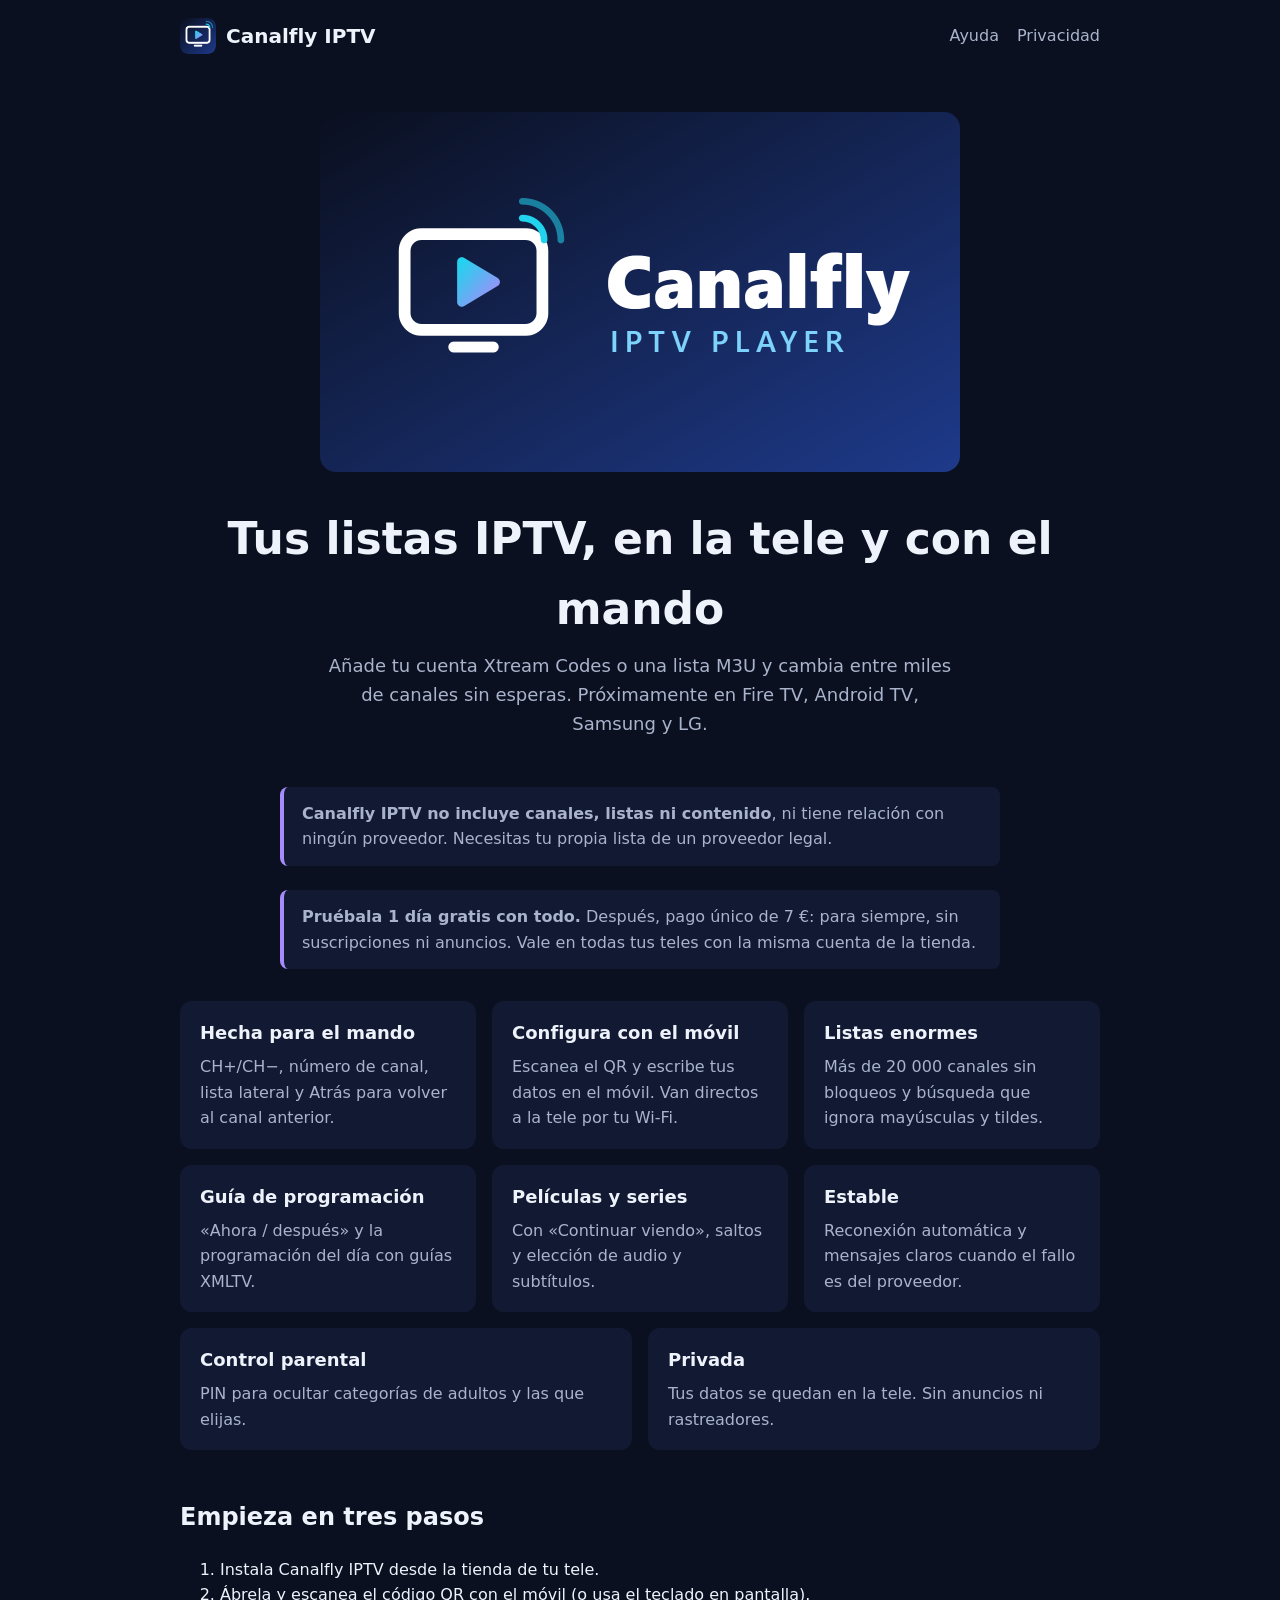
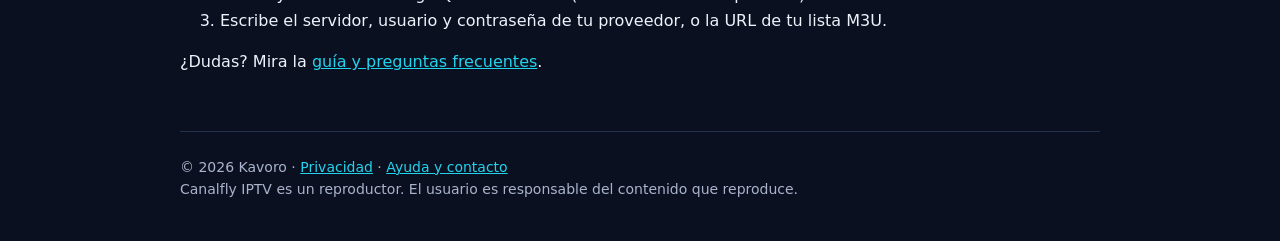
==== index.html @ 2a7107e9 "Web de Canalfly IPTV: inicio, ayuda, privacidad y lista de demostración Co-Authored-By: Claude Opus " ====
<!doctype html>
<html lang="es">
<head>
  <meta charset="utf-8">
  <meta name="viewport" content="width=device-width, initial-scale=1">
  <title>Canalfly IPTV · Reproductor IPTV para la tele</title>
  <meta name="description" content="Canalfly IPTV: reproductor para ver en la tele tus listas Xtream Codes o M3U. Rápido, pensado para el mando y sin contenido incluido.">
  <link rel="icon" href="img/icon.png">
  <link rel="stylesheet" href="style.css">
</head>
<body>
  <div class="wrap">
    <header>
      <a class="brand" href="index.html"><img src="img/icon.png" alt=""><span>Canalfly IPTV</span></a>
      <nav><a href="soporte.html">Ayuda</a><a href="privacidad.html">Privacidad</a></nav>
    </header>

    <section class="hero">
      <img src="img/banner.png" alt="Canalfly IPTV Player">
      <h1>Tus listas IPTV, en la tele y con el mando</h1>
      <p>Añade tu cuenta Xtream Codes o una lista M3U y cambia entre miles de canales sin esperas. Próximamente en Fire TV, Android TV, Samsung y LG.</p>
    </section>

    <p class="note"><strong>Canalfly IPTV no incluye canales, listas ni contenido</strong>, ni tiene relación con ningún proveedor. Necesitas tu propia lista de un proveedor legal.</p>

    <p class="note"><strong>Pruébala 1 día gratis con todo.</strong> Después, pago único de 7 €: para siempre, sin suscripciones ni anuncios. Vale en todas tus teles con la misma cuenta de la tienda.</p>

    <div class="grid">
      <div class="card"><h3>Hecha para el mando</h3><p>CH+/CH−, número de canal, lista lateral y Atrás para volver al canal anterior.</p></div>
      <div class="card"><h3>Configura con el móvil</h3><p>Escanea el QR y escribe tus datos en el móvil. Van directos a la tele por tu Wi-Fi.</p></div>
      <div class="card"><h3>Listas enormes</h3><p>Más de 20 000 canales sin bloqueos y búsqueda que ignora mayúsculas y tildes.</p></div>
      <div class="card"><h3>Guía de programación</h3><p>«Ahora / después» y la programación del día con guías XMLTV.</p></div>
      <div class="card"><h3>Películas y series</h3><p>Con «Continuar viendo», saltos y elección de audio y subtítulos.</p></div>
      <div class="card"><h3>Estable</h3><p>Reconexión automática y mensajes claros cuando el fallo es del proveedor.</p></div>
      <div class="card"><h3>Control parental</h3><p>PIN para ocultar categorías de adultos y las que elijas.</p></div>
      <div class="card"><h3>Privada</h3><p>Tus datos se quedan en la tele. Sin anuncios ni rastreadores.</p></div>
    </div>

    <h2>Empieza en tres pasos</h2>
    <ol>
      <li>Instala Canalfly IPTV desde la tienda de tu tele.</li>
      <li>Ábrela y escanea el código QR con el móvil (o usa el teclado en pantalla).</li>
      <li>Escribe el servidor, usuario y contraseña de tu proveedor, o la URL de tu lista M3U.</li>
    </ol>
    <p>¿Dudas? Mira la <a href="soporte.html">guía y preguntas frecuentes</a>.</p>

    <footer>
      © 2026 Kavoro · <a href="privacidad.html">Privacidad</a> · <a href="soporte.html">Ayuda y contacto</a><br>
      Canalfly IPTV es un reproductor. El usuario es responsable del contenido que reproduce.
    </footer>
  </div>
</body>
</html>
---- style.css ----
:root { --bg: #0b1020; --panel: #121a33; --text: #eef2fb; --muted: #a9b4cc; --accent: #22d3ee; --accent2: #a78bfa; }
* { box-sizing: border-box; }
html { background: var(--bg); }
body { margin: 0; font-family: "Segoe UI", system-ui, -apple-system, Roboto, Arial, sans-serif; color: var(--text); background: var(--bg); line-height: 1.6; }
a { color: var(--accent); }
.wrap { max-width: 960px; margin: 0 auto; padding: 0 20px; }
header { display: flex; align-items: center; justify-content: space-between; padding: 18px 0; }
header .brand { display: flex; align-items: center; gap: 10px; font-weight: 800; font-size: 20px; color: var(--text); text-decoration: none; }
header .brand img { width: 36px; height: 36px; border-radius: 8px; }
nav a { margin-left: 18px; color: var(--muted); text-decoration: none; }
nav a:hover { color: var(--text); }
.hero { text-align: center; padding: 40px 0 24px; }
.hero img { width: 100%; max-width: 640px; border-radius: 16px; }
.hero h1 { font-size: clamp(28px, 5vw, 44px); margin: 24px 0 8px; }
.hero p { color: var(--muted); font-size: 18px; margin: 0 auto; max-width: 640px; }
.note { margin: 24px auto; padding: 14px 18px; max-width: 720px; border-left: 4px solid var(--accent2); background: var(--panel); border-radius: 8px; color: var(--muted); }
.grid { display: flex; flex-wrap: wrap; margin: 24px -8px; }
.card { flex: 1 1 280px; margin: 8px; padding: 18px 20px; background: var(--panel); border-radius: 12px; }
.card h3 { margin: 0 0 6px; font-size: 18px; }
.card p { margin: 0; color: var(--muted); }
h2 { margin-top: 40px; }
details { background: var(--panel); border-radius: 10px; padding: 12px 16px; margin: 10px 0; }
summary { cursor: pointer; font-weight: 600; }
table { width: 100%; border-collapse: collapse; margin: 12px 0; }
th, td { text-align: left; padding: 10px; border-bottom: 1px solid #24304f; vertical-align: top; }
footer { margin-top: 56px; padding: 24px 0 40px; color: var(--muted); font-size: 14px; border-top: 1px solid #24304f; }
@media (max-width: 600px) { nav a { margin-left: 12px; } header .brand span { display: none; } }
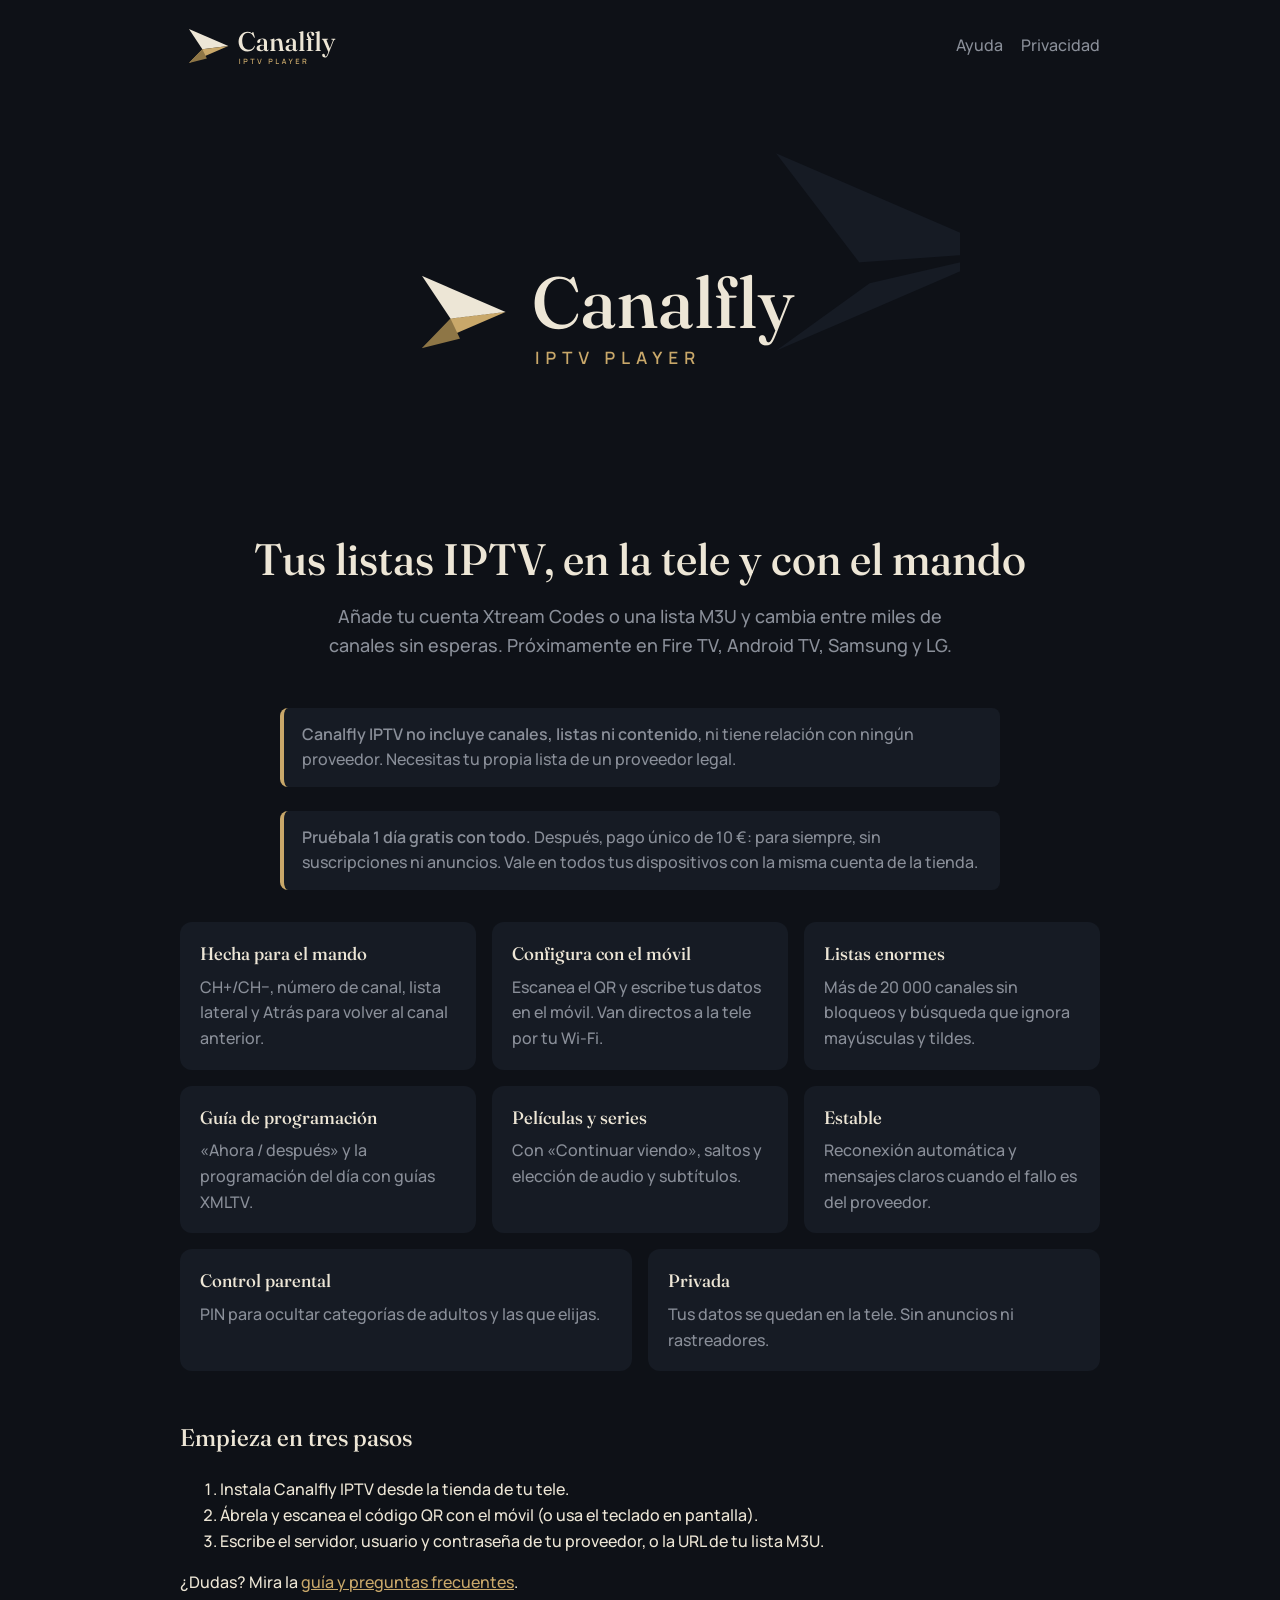
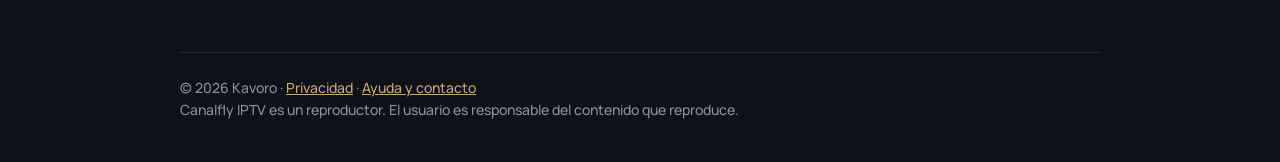
==== commit d48ae962: "Nuevo correo de soporte y marca actualizada (desde site/) Co-Authored-By: Claude Fable 5.2 <noreply@" ====
--- a/index.html
+++ b/index.html
@@ -5,13 +5,13 @@
   <meta name="viewport" content="width=device-width, initial-scale=1">
   <title>Canalfly IPTV · Reproductor IPTV para la tele</title>
   <meta name="description" content="Canalfly IPTV: reproductor para ver en la tele tus listas Xtream Codes o M3U. Rápido, pensado para el mando y sin contenido incluido.">
-  <link rel="icon" href="img/icon.png">
+  <link rel="icon" href="img/favicon.png">
   <link rel="stylesheet" href="style.css">
 </head>
 <body>
   <div class="wrap">
     <header>
-      <a class="brand" href="index.html"><img src="img/icon.png" alt=""><span>Canalfly IPTV</span></a>
+      <a class="brand" href="index.html"><img src="img/logo.svg" alt="Canalfly IPTV"></a>
       <nav><a href="soporte.html">Ayuda</a><a href="privacidad.html">Privacidad</a></nav>
     </header>
 
@@ -23,7 +23,7 @@
 
     <p class="note"><strong>Canalfly IPTV no incluye canales, listas ni contenido</strong>, ni tiene relación con ningún proveedor. Necesitas tu propia lista de un proveedor legal.</p>
 
-    <p class="note"><strong>Pruébala 1 día gratis con todo.</strong> Después, pago único de 7 €: para siempre, sin suscripciones ni anuncios. Vale en todas tus teles con la misma cuenta de la tienda.</p>
+    <p class="note"><strong>Pruébala 1 día gratis con todo.</strong> Después, pago único de 10 €: para siempre, sin suscripciones ni anuncios. Vale en todos tus dispositivos con la misma cuenta de la tienda.</p>
 
     <div class="grid">
       <div class="card"><h3>Hecha para el mando</h3><p>CH+/CH−, número de canal, lista lateral y Atrás para volver al canal anterior.</p></div>
--- a/style.css
+++ b/style.css
@@ -1,19 +1,23 @@
-:root { --bg: #0b1020; --panel: #121a33; --text: #eef2fb; --muted: #a9b4cc; --accent: #22d3ee; --accent2: #a78bfa; }
+@font-face { font-family: "Fraunces"; font-weight: 500; font-display: swap; src: url(fonts/Fraunces-72pt-500.ttf) format("truetype"); }
+@font-face { font-family: "Manrope"; font-weight: 500; font-display: swap; src: url(fonts/Manrope-500.ttf) format("truetype"); }
+@font-face { font-family: "Manrope"; font-weight: 600; font-display: swap; src: url(fonts/Manrope-600.ttf) format("truetype"); }
+:root { --bg: #0E1117; --panel: #161B24; --text: #EDE6D6; --muted: #8A8F99; --accent: #C9A86A; --line: #232A36; }
 * { box-sizing: border-box; }
 html { background: var(--bg); }
-body { margin: 0; font-family: "Segoe UI", system-ui, -apple-system, Roboto, Arial, sans-serif; color: var(--text); background: var(--bg); line-height: 1.6; }
+body { margin: 0; font-family: "Manrope", "Segoe UI", system-ui, sans-serif; font-weight: 500; color: var(--text); background: var(--bg); line-height: 1.6; }
 a { color: var(--accent); }
+h1, h2, h3 { font-family: "Fraunces", Georgia, serif; font-weight: 500; }
 .wrap { max-width: 960px; margin: 0 auto; padding: 0 20px; }
 header { display: flex; align-items: center; justify-content: space-between; padding: 18px 0; }
-header .brand { display: flex; align-items: center; gap: 10px; font-weight: 800; font-size: 20px; color: var(--text); text-decoration: none; }
-header .brand img { width: 36px; height: 36px; border-radius: 8px; }
+header .brand { display: flex; align-items: center; text-decoration: none; }
+header .brand img { height: 56px; width: auto; } /* B1 ≥ 32 px (guía de marca) */
 nav a { margin-left: 18px; color: var(--muted); text-decoration: none; }
 nav a:hover { color: var(--text); }
 .hero { text-align: center; padding: 40px 0 24px; }
 .hero img { width: 100%; max-width: 640px; border-radius: 16px; }
 .hero h1 { font-size: clamp(28px, 5vw, 44px); margin: 24px 0 8px; }
 .hero p { color: var(--muted); font-size: 18px; margin: 0 auto; max-width: 640px; }
-.note { margin: 24px auto; padding: 14px 18px; max-width: 720px; border-left: 4px solid var(--accent2); background: var(--panel); border-radius: 8px; color: var(--muted); }
+.note { margin: 24px auto; padding: 14px 18px; max-width: 720px; border-left: 4px solid var(--accent); background: var(--panel); border-radius: 8px; color: var(--muted); }
 .grid { display: flex; flex-wrap: wrap; margin: 24px -8px; }
 .card { flex: 1 1 280px; margin: 8px; padding: 18px 20px; background: var(--panel); border-radius: 12px; }
 .card h3 { margin: 0 0 6px; font-size: 18px; }
@@ -22,6 +26,6 @@
 details { background: var(--panel); border-radius: 10px; padding: 12px 16px; margin: 10px 0; }
 summary { cursor: pointer; font-weight: 600; }
 table { width: 100%; border-collapse: collapse; margin: 12px 0; }
-th, td { text-align: left; padding: 10px; border-bottom: 1px solid #24304f; vertical-align: top; }
-footer { margin-top: 56px; padding: 24px 0 40px; color: var(--muted); font-size: 14px; border-top: 1px solid #24304f; }
-@media (max-width: 600px) { nav a { margin-left: 12px; } header .brand span { display: none; } }
+th, td { text-align: left; padding: 10px; border-bottom: 1px solid var(--line); vertical-align: top; }
+footer { margin-top: 56px; padding: 24px 0 40px; color: var(--muted); font-size: 14px; border-top: 1px solid var(--line); }
+@media (max-width: 600px) { nav a { margin-left: 12px; } }
